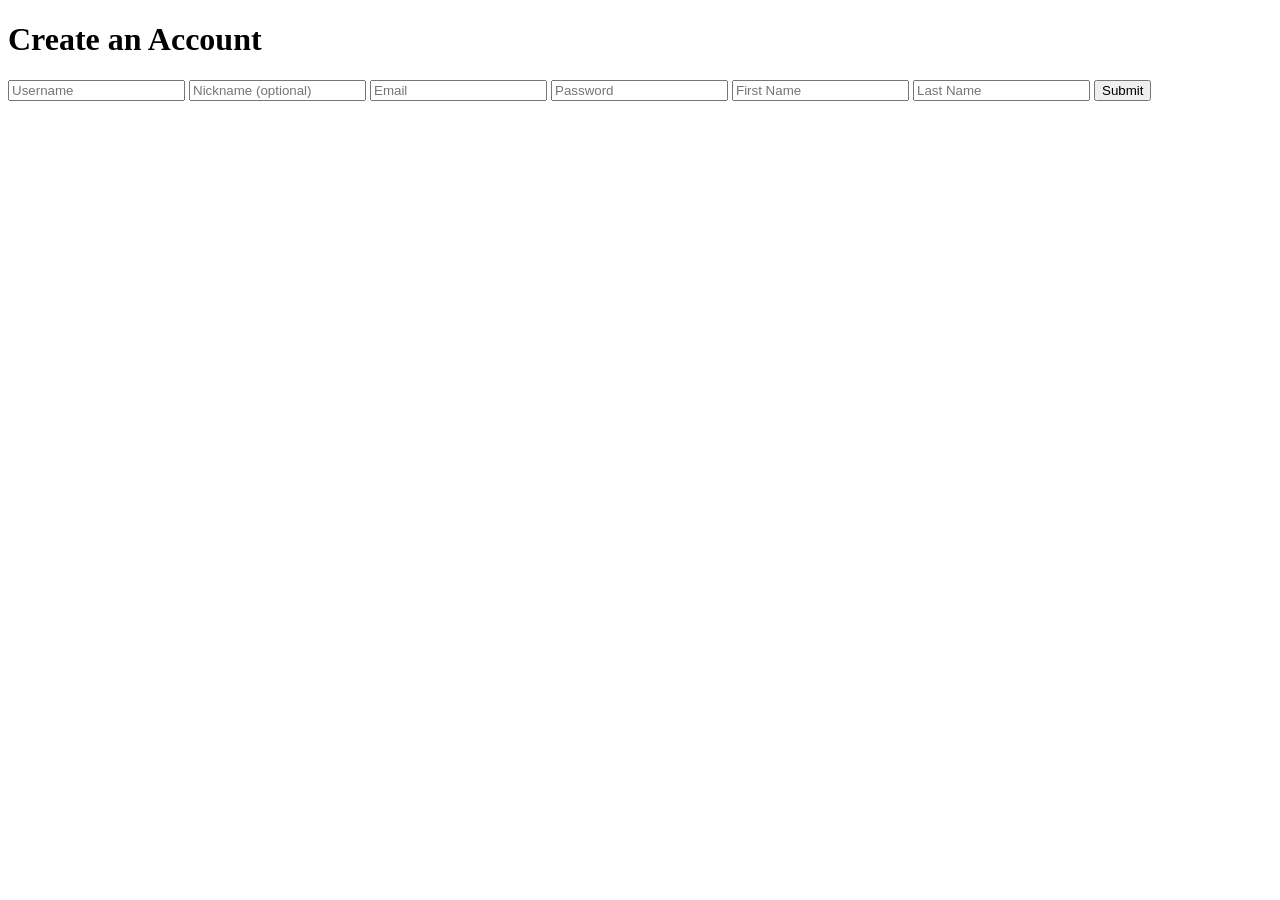
==== frontend/index.html @ 25e2aa04 "feat: setup fullstack integration and fix registration bug - Configured CORS middleware in FastAPI t" ====
<!DOCTYPE html>
<html lang="en">
<head>
    <meta charset="UTF-8">
    <title>Create Account</title>
</head>
<body>
    <h1>Create an Account</h1>
    
    <input type="text" id="username" placeholder="Username">
    <input type="text" id="nickname" placeholder="Nickname (optional)">
    <input type="text" id="email" placeholder="Email">
    <input type="password" id="password" placeholder="Password">
    <input type="text" id="firstname" placeholder="First Name">
    <input type="text" id="lastname" placeholder="Last Name">
    
    <button type="button" id="create-btn">Submit</button>

    <script src="post.js"></script>
</body>
</html>
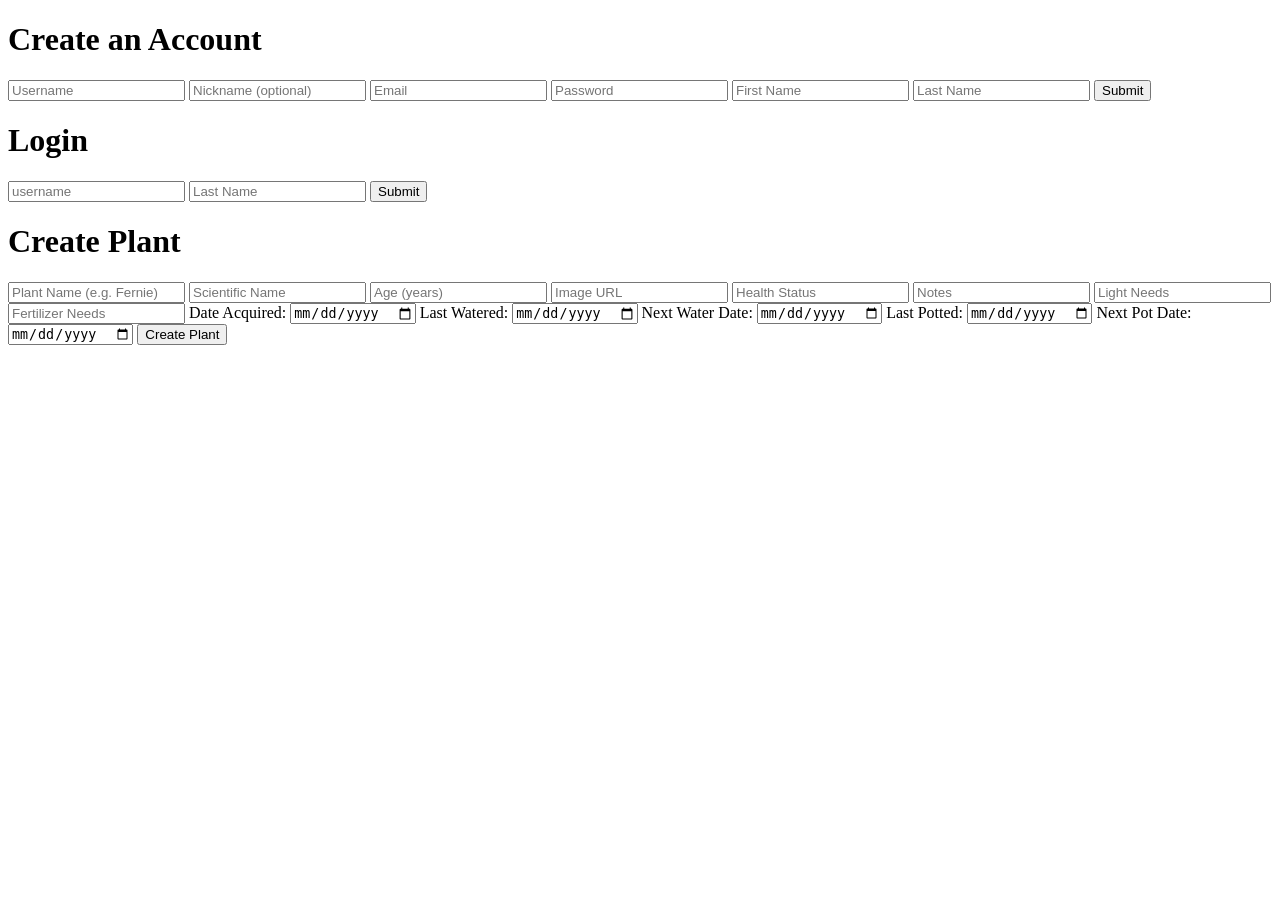
==== commit 77649737: "feat: implement JWT token authentication and update frontend forms" ====
--- a/frontend/index.html
+++ b/frontend/index.html
@@ -5,16 +5,55 @@
     <title>Create Account</title>
 </head>
 <body>
-    <h1>Create an Account</h1>
+    <div>
+        <h1>Create an Account</h1>
     
-    <input type="text" id="username" placeholder="Username">
-    <input type="text" id="nickname" placeholder="Nickname (optional)">
-    <input type="text" id="email" placeholder="Email">
-    <input type="password" id="password" placeholder="Password">
-    <input type="text" id="firstname" placeholder="First Name">
-    <input type="text" id="lastname" placeholder="Last Name">
+        <input type="text" id="username-create" placeholder="Username">
+        <input type="text" id="nickname" placeholder="Nickname (optional)">
+        <input type="text" id="email" placeholder="Email">
+        <input type="password" id="password-create" placeholder="Password">
+        <input type="text" id="firstname" placeholder="First Name">
+        <input type="text" id="lastname" placeholder="Last Name">
     
-    <button type="button" id="create-btn">Submit</button>
+        <button type="button" id="create-btn">Submit</button>
+    </div>
+    <div>
+        <h1>Login</h1>
+
+        <input type="text" id="username-login" placeholder="username">
+        <input type="text" id="password-login" placeholder="Last Name">
+
+        <button type="button" id="login-btn">Submit</button>
+
+    </div>
+    <div>
+        <h1>Create Plant</h1>
+        <input type="text" id="plant_name" placeholder="Plant Name (e.g. Fernie)">
+        <input type="text" id="scientific_name" placeholder="Scientific Name">
+        <input type="number" id="age" placeholder="Age (years)">
+        <input type="text" id="image_url" placeholder="Image URL">
+        <input type="text" id="health" placeholder="Health Status">
+        <input type="text" id="notes" placeholder="Notes">
+        <input type="text" id="light_needs" placeholder="Light Needs">
+        <input type="text" id="fertilizer_needs" placeholder="Fertilizer Needs">
+        
+        <label for="date_acquired">Date Acquired:</label>
+        <input type="date" id="date_acquired">
+        
+        <label for="date_last_water">Last Watered:</label>
+        <input type="date" id="date_last_water">
+        
+        <label for="date_next_water">Next Water Date:</label>
+        <input type="date" id="date_next_water">
+        
+        <label for="date_last_pot">Last Potted:</label>
+        <input type="date" id="date_last_pot">
+        
+        <label for="date_next_pot">Next Pot Date:</label>
+        <input type="date" id="date_next_pot">
+
+        <button type="button" id="create_plant-btn">Create Plant</button>
+    </div>
 
     <script src="post.js"></script>
 </body>
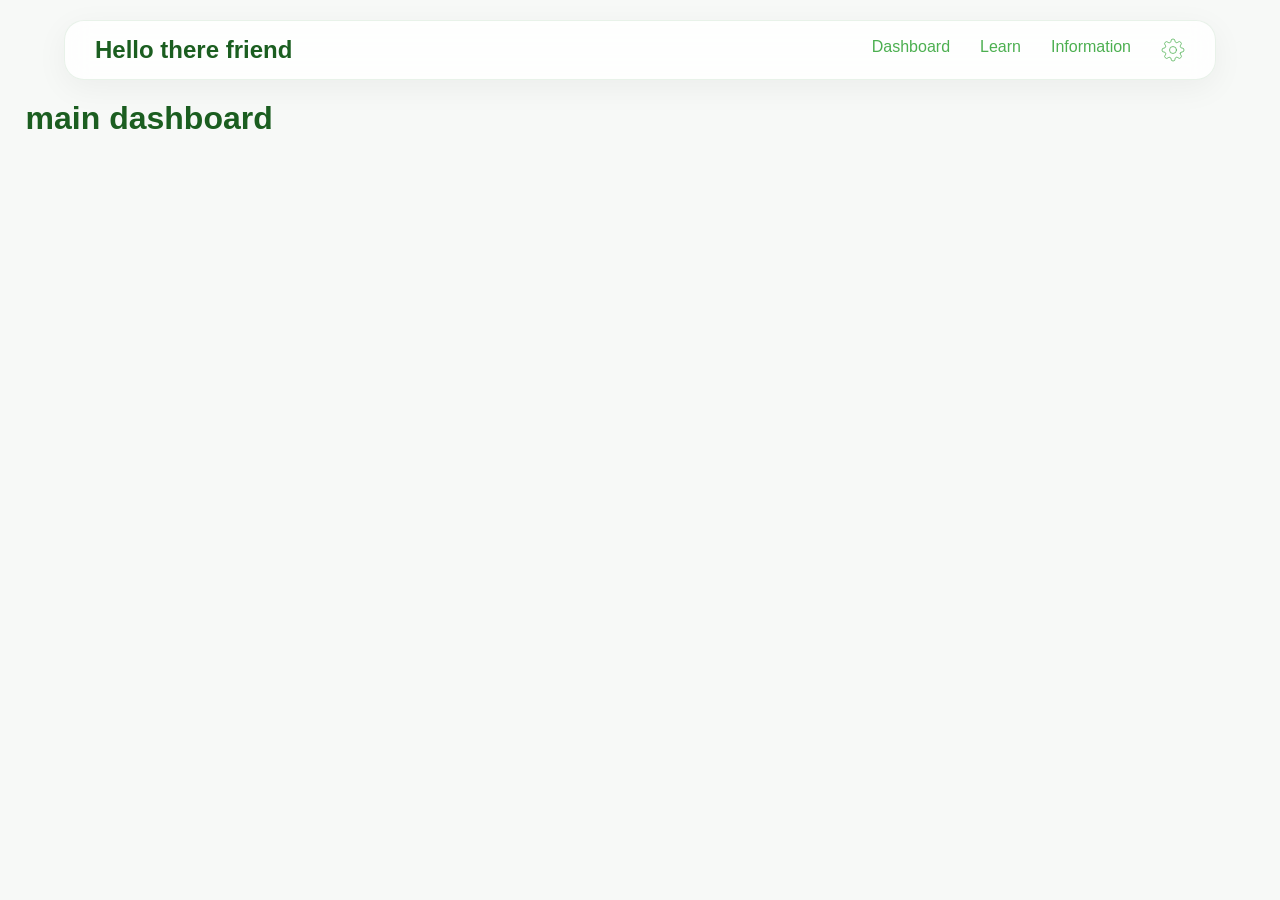
==== commit f0ee44d8: "Refine auth logic, add settings page views, and centralize CSS" ====
--- a/frontend/index.html
+++ b/frontend/index.html
@@ -3,58 +3,16 @@
 <head>
     <meta charset="UTF-8">
     <title>Create Account</title>
+    <link rel="stylesheet" href="style.css">
+
 </head>
 <body>
-    <div>
-        <h1>Create an Account</h1>
-    
-        <input type="text" id="username-create" placeholder="Username">
-        <input type="text" id="nickname" placeholder="Nickname (optional)">
-        <input type="text" id="email" placeholder="Email">
-        <input type="password" id="password-create" placeholder="Password">
-        <input type="text" id="firstname" placeholder="First Name">
-        <input type="text" id="lastname" placeholder="Last Name">
-    
-        <button type="button" id="create-btn">Submit</button>
-    </div>
-    <div>
-        <h1>Login</h1>
-
-        <input type="text" id="username-login" placeholder="username">
-        <input type="text" id="password-login" placeholder="Last Name">
-
-        <button type="button" id="login-btn">Submit</button>
-
-    </div>
-    <div>
-        <h1>Create Plant</h1>
-        <input type="text" id="plant_name" placeholder="Plant Name (e.g. Fernie)">
-        <input type="text" id="scientific_name" placeholder="Scientific Name">
-        <input type="number" id="age" placeholder="Age (years)">
-        <input type="text" id="image_url" placeholder="Image URL">
-        <input type="text" id="health" placeholder="Health Status">
-        <input type="text" id="notes" placeholder="Notes">
-        <input type="text" id="light_needs" placeholder="Light Needs">
-        <input type="text" id="fertilizer_needs" placeholder="Fertilizer Needs">
-        
-        <label for="date_acquired">Date Acquired:</label>
-        <input type="date" id="date_acquired">
-        
-        <label for="date_last_water">Last Watered:</label>
-        <input type="date" id="date_last_water">
-        
-        <label for="date_next_water">Next Water Date:</label>
-        <input type="date" id="date_next_water">
-        
-        <label for="date_last_pot">Last Potted:</label>
-        <input type="date" id="date_last_pot">
-        
-        <label for="date_next_pot">Next Pot Date:</label>
-        <input type="date" id="date_next_pot">
-
-        <button type="button" id="create_plant-btn">Create Plant</button>
+    <div id="navbar"></div>
+    <div class="content">
+        <h1>main dashboard</h1>
     </div>
 
     <script src="post.js"></script>
+    <script src="display.js"></script>
 </body>
 </html>
--- a/frontend/style.css
+++ b/frontend/style.css
@@ -0,0 +1,160 @@
+/* ==========================================================================
+   Base Reset and Typography
+   ========================================================================== */
+* {
+    margin: 0;
+    padding: 0;
+    box-sizing: border-box;
+    font-family: 'Inter', -apple-system, BlinkMacSystemFont, 'Segoe UI', Roboto, sans-serif;
+}
+
+body {
+    background: #f7f9f7; /* Very light earthy off-white */
+    min-height: 100vh;
+    color: #1b5e20;
+}
+
+/* ==========================================================================
+   Navbar Styling (Glassmorphism)
+   ========================================================================== */
+.navbar {
+    position: fixed;
+    top: 20px;
+    left: 50%;
+    transform: translateX(-50%);
+    width: 90%;
+    max-width: 1200px;
+    display: flex;
+    justify-content: space-between;
+    align-items: center;
+    padding: 15px 30px;
+    background: rgba(255, 255, 255, 0.85);
+    backdrop-filter: blur(12px);
+    -webkit-backdrop-filter: blur(12px);
+    border: 1px solid rgba(46, 125, 50, 0.1);
+    border-radius: 20px;
+    box-shadow: 0 8px 32px 0 rgba(0, 0, 0, 0.05);
+    z-index: 1000;
+    transition: background 0.3s ease, box-shadow 0.3s ease;
+}
+
+.navbar:hover {
+    background: rgba(255, 255, 255, 0.95);
+    box-shadow: 0 12px 40px 0 rgba(0, 0, 0, 0.08);
+}
+
+.nav-brand {
+    font-size: 1.5rem;
+    font-weight: 700;
+    color: #1b5e20;
+}
+
+.nav-links {
+    list-style: none;
+    display: flex;
+    gap: 30px;
+}
+
+.nav-link a {
+    text-decoration: none;
+    color: #4caf50;
+    font-weight: 500;
+    position: relative;
+    transition: color 0.3s ease;
+}
+
+.nav-link a::after {
+    content: '';
+    position: absolute;
+    width: 0;
+    height: 2px;
+    bottom: -4px;
+    left: 0;
+    background-color: #1b5e20;
+    transition: width 0.3s ease;
+}
+
+.nav-link a:hover {
+    color: #1b5e20;
+}
+
+.nav-link a:hover::after {
+    width: 100%;
+}
+
+.nav-link a.no-underline::after {
+    display: none;
+}
+
+/* ==========================================================================
+   Settings & Authentication Pages (Forms & Cards)
+   ========================================================================== */
+.auth-container {
+    display: flex;
+    justify-content: center;
+    align-items: flex-start;
+    gap: 40px;
+    padding: 120px 20px 50px 20px;
+    max-width: 1000px;
+    margin: 0 auto;
+    flex-wrap: wrap;
+}
+
+.auth-card {
+    background: #ffffff;
+    border: 1px solid rgba(46, 125, 50, 0.1);
+    border-radius: 20px;
+    padding: 40px;
+    width: 100%;
+    max-width: 450px;
+    box-shadow: 0 8px 24px rgba(0,0,0,0.04);
+}
+
+.auth-card h1 {
+    font-size: 1.8rem;
+    margin-bottom: 25px;
+    color: #1b5e20;
+}
+
+.form-group {
+    margin-bottom: 15px;
+}
+
+input {
+    width: 100%;
+    padding: 12px 15px;
+    border: 1px solid #c8e6c9;
+    border-radius: 10px;
+    font-size: 1rem;
+    outline: none;
+    transition: border-color 0.3s ease, box-shadow 0.3s ease;
+}
+
+input:focus {
+    border-color: #4caf50;
+    box-shadow: 0 0 0 3px rgba(76, 175, 80, 0.1);
+}
+
+button {
+    width: 100%;
+    padding: 14px;
+    margin-top: 10px;
+    background: #4caf50;
+    color: white;
+    border: none;
+    border-radius: 10px;
+    font-size: 1rem;
+    font-weight: 600;
+    cursor: pointer;
+    transition: background 0.3s ease, transform 0.2s ease;
+}
+
+button:hover {
+    background: #388e3c;
+    transform: translateY(-2px);
+}
+
+.content {
+    display: flex;
+    padding: 100px 2vw 10px;
+}
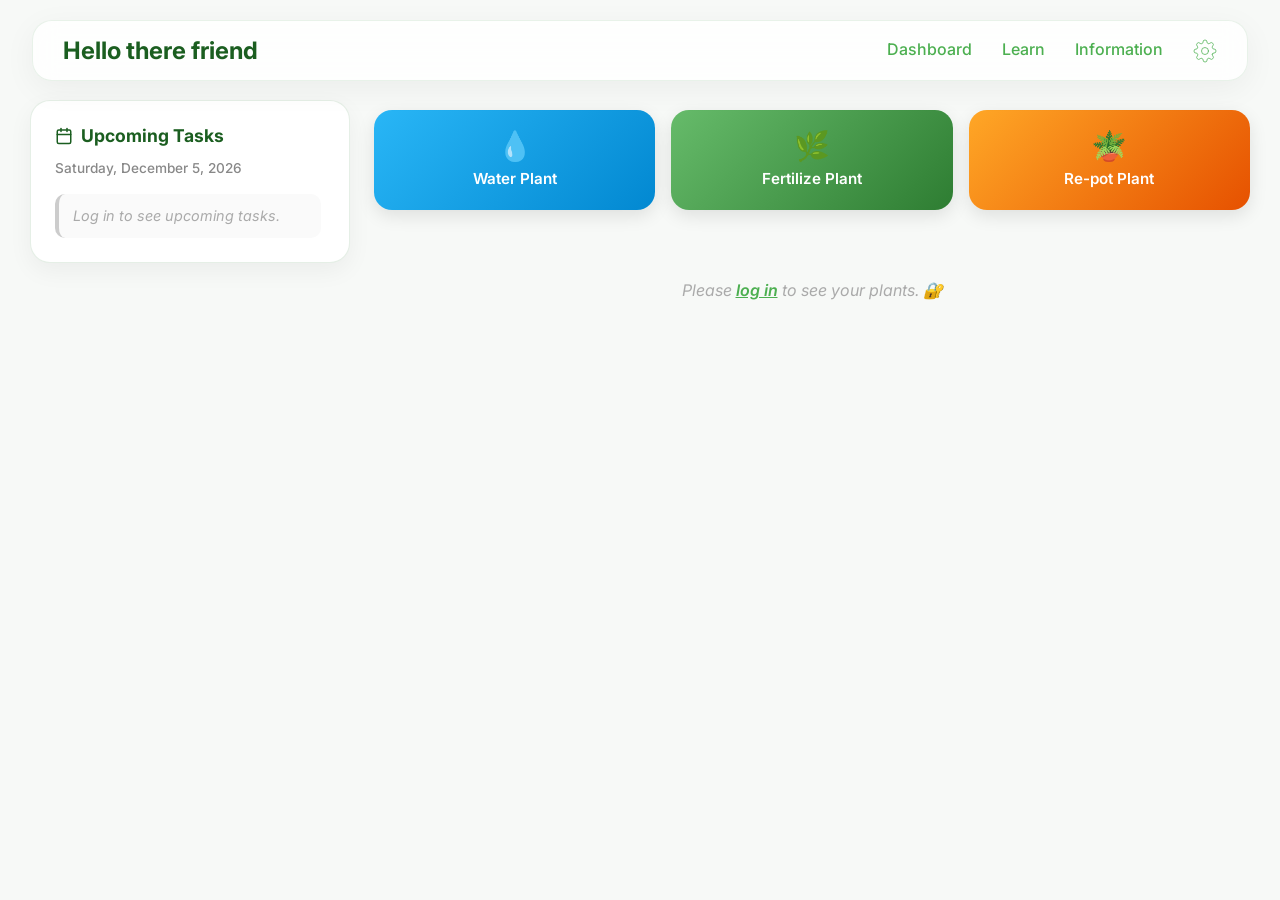
==== commit d30e3992: "finally got the browser to somewhere close to a starting point. got a fully dynamic dashboard and ev" ====
--- a/frontend/index.html
+++ b/frontend/index.html
@@ -2,17 +2,209 @@
 <html lang="en">
 <head>
     <meta charset="UTF-8">
-    <title>Create Account</title>
+    <meta name="viewport" content="width=device-width, initial-scale=1.0">
+    <title>Plants Made Simple — Dashboard</title>
+    <meta name="description" content="Your personal plant care dashboard. Track watering, fertilizing, and repotting schedules all in one place.">
     <link rel="stylesheet" href="style.css">
-
+    <link rel="preconnect" href="https://fonts.googleapis.com">
+    <link href="https://fonts.googleapis.com/css2?family=Inter:wght@400;500;600;700&display=swap" rel="stylesheet">
 </head>
 <body>
+
+    <!-- Navbar injected here -->
     <div id="navbar"></div>
-    <div class="content">
-        <h1>main dashboard</h1>
-    </div>
-
-    <script src="post.js"></script>
+
+    <!-- ========== MAIN DASHBOARD LAYOUT ========== -->
+    <div class="dashboard-layout">
+
+        <!-- ===== LEFT COLUMN: Upcoming Tasks ===== -->
+        <aside class="dashboard-left">
+            <div class="tasks-panel">
+                <h2 class="panel-title">
+                    <svg width="18" height="18" viewBox="0 0 24 24" fill="none" stroke="currentColor" stroke-width="2" stroke-linecap="round" stroke-linejoin="round"><rect x="3" y="4" width="18" height="18" rx="2"/><line x1="16" y1="2" x2="16" y2="6"/><line x1="8" y1="2" x2="8" y2="6"/><line x1="3" y1="10" x2="21" y2="10"/></svg>
+                    Upcoming Tasks
+                </h2>
+
+                <!-- Today's date display -->
+                <div class="today-date" id="today-date"></div>
+
+                <!-- Dynamic task list — populated by dashboard.js -->
+                <ul class="task-list" id="task-list">
+                    <li class="task-item task-empty">Loading tasks…</li>
+                </ul>
+            </div>
+        </aside>
+
+        <!-- ===== RIGHT COLUMN: Actions + Plant Grid ===== -->
+        <main class="dashboard-right">
+
+            <!-- ---- 3 Action Buttons ---- -->
+            <div class="action-buttons">
+                <button type="button" class="action-btn btn-water" id="quick-water-btn">
+                    <span class="action-icon">💧</span>
+                    <span>Water Plant</span>
+                </button>
+                <button type="button" class="action-btn btn-fertilize" id="quick-fertilize-btn">
+                    <span class="action-icon">🌿</span>
+                    <span>Fertilize Plant</span>
+                </button>
+                <button type="button" class="action-btn btn-repot" id="quick-repot-btn">
+                    <span class="action-icon">🪴</span>
+                    <span>Re-pot Plant</span>
+                </button>
+            </div>
+
+            <!-- ---- Plant Grid ---- -->
+            <div class="plant-grid" id="plant-grid">
+                <p class="grid-empty" id="grid-loading">Loading your plants…</p>
+            </div>
+
+        </main>
+    </div>
+
+    <!-- ========== QUICK-ACTION MODAL (Water / Fertilize / Re-pot) ========== -->
+    <div class="modal-backdrop" id="action-modal-backdrop">
+        <div class="modal" id="action-modal">
+            <button class="modal-close" id="action-modal-close" type="button">✕</button>
+            <h2 class="modal-title" id="action-modal-title">Water a Plant</h2>
+            <p class="modal-subtitle">Select which plant you want to act on:</p>
+            <!-- Radio list of plants populated by JS -->
+            <ul class="modal-plant-list" id="action-plant-list"></ul>
+            <button type="button" class="modal-submit-btn" id="action-modal-submit">Confirm</button>
+        </div>
+    </div>
+
+    <!-- ========== EDIT PLANT MODAL ========== -->
+    <div class="modal-backdrop" id="edit-modal-backdrop">
+        <div class="modal modal-wide" id="edit-modal">
+            <button class="modal-close" id="edit-modal-close" type="button">✕</button>
+            <h2 class="modal-title">Edit Plant</h2>
+
+            <!-- hidden field to track which plant we're editing -->
+            <input type="hidden" id="edit-plant-id">
+
+            <div class="edit-grid">
+                <div class="form-group">
+                    <label>Plant Name</label>
+                    <input type="text" id="edit-plant_name" placeholder="Monstera">
+                </div>
+                <div class="form-group">
+                    <label>Scientific Name</label>
+                    <input type="text" id="edit-scientific_name" placeholder="Monstera deliciosa">
+                </div>
+                <div class="form-group">
+                    <label>Age (years)</label>
+                    <input type="number" id="edit-age" placeholder="2">
+                </div>
+                <div class="form-group">
+                    <label>Health Status</label>
+                    <input type="text" id="edit-health" placeholder="Healthy / Struggling…">
+                </div>
+                <div class="form-group">
+                    <label>Plant Image</label>
+                    <input type="file" id="edit-image_file" accept="image/*">
+                </div>
+                <div class="form-group">
+                    <label>Light Needs</label>
+                    <input type="text" id="edit-light_needs" placeholder="Bright indirect…">
+                </div>
+                <div class="form-group">
+                    <label>Fertilizer Needs</label>
+                    <input type="text" id="edit-fertilizer_needs" placeholder="Monthly…">
+                </div>
+                <div class="form-group">
+                    <label>Water Frequency (days)</label>
+                    <input type="number" id="edit-water_frequency" placeholder="7">
+                </div>
+                <div class="form-group">
+                    <label>Pot Frequency (days)</label>
+                    <input type="number" id="edit-pot_frequency" placeholder="365">
+                </div>
+                <div class="form-group">
+                    <label>Fertilizer Frequency (days)</label>
+                    <input type="number" id="edit-fertilizer_frequency" placeholder="30">
+                </div>
+                <div class="form-group form-full">
+                    <label>Notes</label>
+                    <textarea id="edit-notes" placeholder="Any extra care notes…" rows="3"></textarea>
+                </div>
+            </div>
+
+            <div class="modal-actions">
+                <button type="button" class="modal-submit-btn" id="edit-save-btn">Save Changes</button>
+                <button type="button" class="modal-cancel-btn" id="edit-cancel-btn">Cancel</button>
+            </div>
+
+            <!-- Feedback message -->
+            <p class="edit-feedback" id="edit-feedback"></p>
+        </div>
+    </div>
+
+    <!-- ========== CREATE PLANT MODAL ========== -->
+    <div class="modal-backdrop" id="create-modal-backdrop">
+        <div class="modal modal-wide" id="create-modal">
+            <button class="modal-close" id="create-modal-close" type="button">✕</button>
+            <h2 class="modal-title">Add New Plant</h2>
+
+            <div class="edit-grid">
+                <div class="form-group">
+                    <label>Plant Name *</label>
+                    <input type="text" id="create-plant_name" placeholder="e.g. Monstera" required>
+                </div>
+                <div class="form-group">
+                    <label>Scientific Name</label>
+                    <input type="text" id="create-scientific_name" placeholder="e.g. Monstera deliciosa">
+                </div>
+                <div class="form-group">
+                    <label>Age (years)</label>
+                    <input type="number" id="create-age" placeholder="2">
+                </div>
+                <div class="form-group">
+                    <label>Health Status</label>
+                    <input type="text" id="create-health" placeholder="Healthy / Struggling…">
+                </div>
+                <div class="form-group">
+                    <label>Plant Image</label>
+                    <input type="file" id="create-image_file" accept="image/*">
+                </div>
+                <div class="form-group">
+                    <label>Light Needs</label>
+                    <input type="text" id="create-light_needs" placeholder="Bright indirect…">
+                </div>
+                <div class="form-group">
+                    <label>Fertilizer Needs</label>
+                    <input type="text" id="create-fertilizer_needs" placeholder="Monthly…">
+                </div>
+                <div class="form-group">
+                    <label>Water Frequency (days)</label>
+                    <input type="number" id="create-water_frequency" placeholder="7">
+                </div>
+                <div class="form-group">
+                    <label>Pot Frequency (days)</label>
+                    <input type="number" id="create-pot_frequency" placeholder="365">
+                </div>
+                <div class="form-group">
+                    <label>Fertilizer Frequency (days)</label>
+                    <input type="number" id="create-fertilizer_frequency" placeholder="30">
+                </div>
+                <div class="form-group form-full">
+                    <label>Notes</label>
+                    <textarea id="create-notes" placeholder="Any extra care notes…" rows="3"></textarea>
+                </div>
+            </div>
+
+            <div class="modal-actions">
+                <button type="button" class="modal-submit-btn" id="create-save-btn">Create Plant</button>
+                <button type="button" class="modal-cancel-btn" id="create-cancel-btn">Cancel</button>
+            </div>
+
+            <!-- Feedback message -->
+            <p class="edit-feedback" id="create-feedback"></p>
+        </div>
+    </div>
+
+    <!-- Scripts — display.js loads the navbar, dashboard.js does everything else -->
     <script src="display.js"></script>
+    <script src="dashboard.js"></script>
 </body>
 </html>
--- a/frontend/style.css
+++ b/frontend/style.css
@@ -22,8 +22,8 @@
     top: 20px;
     left: 50%;
     transform: translateX(-50%);
-    width: 90%;
-    max-width: 1200px;
+    width: 95%;
+    max-width: 1500px;
     display: flex;
     justify-content: space-between;
     align-items: center;
@@ -157,4 +157,481 @@
 .content {
     display: flex;
     padding: 100px 2vw 10px;
+}
+
+/* ==========================================================================
+   Dashboard Two-Column Layout
+   ========================================================================== */
+.dashboard-layout {
+    display: grid;
+    grid-template-columns: 320px 1fr;  /* left sidebar fixed, right grows */
+    gap: 24px;
+    padding: 100px 30px 40px;
+    max-width: 1400px;
+    margin: 0 auto;
+    min-height: 100vh;
+    align-items: start;
+}
+
+/* ==========================================================================
+   Left Panel — Upcoming Tasks
+   ========================================================================== */
+.dashboard-left {
+    position: sticky;
+    top: 100px;  /* stay below the floating navbar */
+}
+
+.tasks-panel {
+    background: #ffffff;
+    border: 1px solid rgba(46, 125, 50, 0.12);
+    border-radius: 20px;
+    padding: 24px;
+    box-shadow: 0 8px 24px rgba(0,0,0,0.05);
+}
+
+.panel-title {
+    display: flex;
+    align-items: center;
+    gap: 8px;
+    font-size: 1.1rem;
+    font-weight: 700;
+    color: #1b5e20;
+    margin-bottom: 14px;
+}
+
+.today-date {
+    font-size: 0.85rem;
+    color: #888;
+    margin-bottom: 18px;
+    font-weight: 500;
+}
+
+/* Task list */
+.task-list {
+    list-style: none;
+    display: flex;
+    flex-direction: column;
+    gap: 10px;
+    max-height: 60vh;
+    overflow-y: auto;
+    padding-right: 4px;
+}
+
+.task-item {
+    background: #f1f8f1;
+    border-left: 4px solid #4caf50;
+    border-radius: 10px;
+    padding: 12px 14px;
+    font-size: 0.9rem;
+    color: #2e7d32;
+    line-height: 1.4;
+    transition: background 0.2s;
+}
+
+.task-item:hover { background: #e8f5e9; }
+
+/* Overdue tasks get an orange accent */
+.task-item.overdue {
+    border-left-color: #ff9800;
+    background: #fff8f0;
+    color: #e65100;
+}
+
+.task-item .task-plant { font-weight: 700; }
+.task-item .task-date  { font-size: 0.78rem; opacity: 0.75; display: block; margin-top: 2px; }
+
+.task-empty {
+    color: #aaa;
+    border-left-color: #ccc;
+    background: #fafafa;
+    font-style: italic;
+}
+
+/* ==========================================================================
+   Right Column — Action Buttons
+   ========================================================================== */
+.dashboard-right {
+    display: flex;
+    flex-direction: column;
+    gap: 30px;
+}
+
+.action-buttons {
+    display: flex;
+    gap: 16px;
+    flex-wrap: wrap;
+}
+
+.action-btn {
+    display: flex;
+    flex-direction: column;
+    align-items: center;
+    justify-content: center;
+    gap: 8px;
+    width: auto;
+    flex: 1;
+    min-width: 130px;
+    padding: 22px 20px;
+    border-radius: 18px;
+    font-size: 0.95rem;
+    font-weight: 600;
+    cursor: pointer;
+    border: none;
+    color: white;
+    transition: transform 0.2s ease, box-shadow 0.2s ease;
+    box-shadow: 0 6px 18px rgba(0,0,0,0.10);
+}
+
+.action-btn:hover {
+    transform: translateY(-4px);
+    box-shadow: 0 12px 28px rgba(0,0,0,0.15);
+}
+
+.action-icon { font-size: 1.8rem; line-height: 1; }
+
+.btn-water     { background: linear-gradient(135deg, #29b6f6, #0288d1); }
+.btn-fertilize { background: linear-gradient(135deg, #66bb6a, #2e7d32); }
+.btn-repot     { background: linear-gradient(135deg, #ffa726, #e65100); }
+.btn-new       { background: linear-gradient(135deg, #ffffff, #000000); }
+
+/* ==========================================================================
+   Plant Grid
+   ========================================================================== */
+.plant-grid {
+    display: grid;
+    grid-template-columns: repeat(auto-fill, minmax(170px, 1fr));
+    gap: 18px;
+}
+
+.grid-empty {
+    color: #aaa;
+    font-style: italic;
+    grid-column: 1/-1;
+    text-align: center;
+    padding: 40px 0;
+}
+
+/* Individual plant card */
+.plant-card {
+    background: #ffffff;
+    border: 1px solid rgba(46,125,50,0.12);
+    border-radius: 18px;
+    overflow: hidden;
+    cursor: pointer;
+    box-shadow: 0 4px 14px rgba(0,0,0,0.06);
+    transition: transform 0.2s ease, box-shadow 0.2s ease;
+    position: relative;
+}
+
+.plant-card:hover {
+    transform: translateY(-4px);
+    box-shadow: 0 10px 28px rgba(0,0,0,0.12);
+}
+
+/* Edit pencil button on each card */
+.plant-card .edit-btn {
+    position: absolute;
+    top: 8px;
+    right: 8px;
+    background: rgba(255,255,255,0.85);
+    border: none;
+    border-radius: 50%;
+    width: 30px;
+    height: 30px;
+    display: flex;
+    align-items: center;
+    justify-content: center;
+    cursor: pointer;
+    font-size: 0.8rem;
+    color: #1b5e20;
+    opacity: 0;
+    transition: opacity 0.2s ease;
+    box-shadow: 0 2px 8px rgba(0,0,0,0.15);
+    padding: 0;
+    margin: 0;
+    width: 30px;
+}
+
+.plant-card:hover .edit-btn { opacity: 1; }
+
+.plant-img-wrap {
+    width: 100%;
+    aspect-ratio: 1 / 1;
+    overflow: hidden;
+    background: #e8f5e9;
+    display: flex;
+    align-items: center;
+    justify-content: center;
+}
+
+.plant-img-wrap img {
+    width: 100%;
+    height: 100%;
+    object-fit: cover;
+}
+
+/* Fallback plant icon when no image */
+.plant-img-wrap .plant-fallback {
+    font-size: 3.5rem;
+    opacity: 0.45;
+}
+
+/* "Add New Plant" Special Card Styling */
+.plant-card-new {
+    border: 2px dashed rgba(76, 175, 80, 0.4);
+    background: rgba(232, 245, 233, 0.3);
+}
+
+.plant-card-new:hover {
+    border-color: #4caf50;
+    background: rgba(232, 245, 233, 0.8);
+}
+
+.plant-card-new .plant-img-wrap {
+    background: transparent;
+}
+
+.plant-card-body {
+    padding: 12px 14px;
+}
+
+.plant-card-name {
+    font-weight: 700;
+    font-size: 0.95rem;
+    color: #1b5e20;
+    margin-bottom: 3px;
+    white-space: nowrap;
+    overflow: hidden;
+    text-overflow: ellipsis;
+}
+
+.plant-card-sci {
+    font-size: 0.78rem;
+    color: #888;
+    font-style: italic;
+    white-space: nowrap;
+    overflow: hidden;
+    text-overflow: ellipsis;
+}
+
+/* Small health badge */
+.health-badge {
+    display: inline-block;
+    margin-top: 6px;
+    padding: 2px 8px;
+    border-radius: 20px;
+    font-size: 0.72rem;
+    font-weight: 600;
+    background: #e8f5e9;
+    color: #388e3c;
+}
+
+.health-badge.struggling { background: #fff3e0; color: #e65100; }
+
+/* ==========================================================================
+   Modal — shared base (quick-action + edit)
+   ========================================================================== */
+.modal-backdrop {
+    display: none;  /* shown by JS via class "open" */
+    position: fixed;
+    inset: 0;
+    background: rgba(0,0,0,0.35);
+    backdrop-filter: blur(4px);
+    z-index: 2000;
+    align-items: center;
+    justify-content: center;
+}
+
+.modal-backdrop.open {
+    display: flex;
+}
+
+.modal {
+    background: #ffffff;
+    border-radius: 24px;
+    padding: 36px;
+    width: 90%;
+    max-width: 420px;
+    position: relative;
+    box-shadow: 0 24px 64px rgba(0,0,0,0.18);
+    animation: modal-pop 0.25s ease;
+}
+
+.modal-wide { max-width: 680px; }
+
+@keyframes modal-pop {
+    from { transform: scale(0.92); opacity: 0; }
+    to   { transform: scale(1);    opacity: 1; }
+}
+
+.modal-close {
+    position: absolute;
+    top: 16px;
+    right: 18px;
+    background: none;
+    border: none;
+    font-size: 1.1rem;
+    color: #888;
+    cursor: pointer;
+    width: auto;
+    padding: 4px 8px;
+    margin: 0;
+    transition: color 0.2s;
+}
+
+.modal-close:hover { color: #1b5e20; }
+
+.modal-title {
+    font-size: 1.4rem;
+    font-weight: 700;
+    color: #1b5e20;
+    margin-bottom: 8px;
+}
+
+.modal-subtitle {
+    color: #888;
+    font-size: 0.9rem;
+    margin-bottom: 18px;
+}
+
+/* Radio plant list inside quick-action modal */
+.modal-plant-list {
+    list-style: none;
+    display: flex;
+    flex-direction: column;
+    gap: 8px;
+    max-height: 280px;
+    overflow-y: auto;
+    margin-bottom: 22px;
+}
+
+.modal-plant-list li label {
+    display: flex;
+    align-items: center;
+    gap: 12px;
+    padding: 10px 14px;
+    border: 1px solid #c8e6c9;
+    border-radius: 12px;
+    cursor: pointer;
+    transition: background 0.2s, border-color 0.2s;
+    font-size: 0.9rem;
+    color: #2e7d32;
+}
+
+.modal-plant-list li label:hover { background: #f1f8f1; border-color: #4caf50; }
+
+.modal-plant-list input[type="radio"] {
+    width: auto;
+    accent-color: #4caf50;
+    margin: 0;
+}
+
+.modal-submit-btn {
+    width: 100%;
+    padding: 14px;
+    background: #4caf50;
+    color: white;
+    border: none;
+    border-radius: 12px;
+    font-size: 1rem;
+    font-weight: 600;
+    cursor: pointer;
+    transition: background 0.2s, transform 0.2s;
+    margin-top: 0;
+}
+
+.modal-submit-btn:hover { background: #388e3c; transform: translateY(-2px); }
+
+/* ==========================================================================
+   Edit Plant Modal — grid of inputs
+   ========================================================================== */
+.edit-grid {
+    display: grid;
+    grid-template-columns: 1fr 1fr;
+    gap: 14px;
+    margin-bottom: 20px;
+}
+
+.edit-grid .form-group {
+    display: flex;
+    flex-direction: column;
+    gap: 5px;
+    margin: 0;
+}
+
+.edit-grid .form-group label {
+    font-size: 0.8rem;
+    font-weight: 600;
+    color: #555;
+}
+
+.edit-grid .form-full {
+    grid-column: 1 / -1;
+}
+
+.edit-grid textarea {
+    width: 100%;
+    padding: 12px 15px;
+    border: 1px solid #c8e6c9;
+    border-radius: 10px;
+    font-size: 0.9rem;
+    font-family: inherit;
+    outline: none;
+    resize: vertical;
+    transition: border-color 0.3s, box-shadow 0.3s;
+    color: #1b5e20;
+}
+
+.edit-grid textarea:focus {
+    border-color: #4caf50;
+    box-shadow: 0 0 0 3px rgba(76,175,80,0.1);
+}
+
+.modal-actions {
+    display: flex;
+    gap: 12px;
+}
+
+.modal-cancel-btn {
+    flex: 1;
+    padding: 14px;
+    background: #f1f8f1;
+    color: #1b5e20;
+    border: 1px solid #c8e6c9;
+    border-radius: 12px;
+    font-size: 1rem;
+    font-weight: 600;
+    cursor: pointer;
+    transition: background 0.2s;
+    margin: 0;
+    width: auto;
+}
+
+.modal-cancel-btn:hover { background: #e8f5e9; }
+
+.modal-submit-btn { flex: 2; }
+
+.edit-feedback {
+    margin-top: 14px;
+    text-align: center;
+    font-size: 0.88rem;
+    font-weight: 600;
+    color: #388e3c;
+    min-height: 1.2em;
+}
+
+/* ==========================================================================
+   Responsive — collapse to single column on small screens
+   ========================================================================== */
+@media (max-width: 768px) {
+    .dashboard-layout {
+        grid-template-columns: 1fr;
+        padding: 90px 16px 30px;
+    }
+
+    .dashboard-left { position: static; }
+
+    .action-btn { min-width: 100px; padding: 18px 14px; }
+
+    .edit-grid { grid-template-columns: 1fr; }
 }
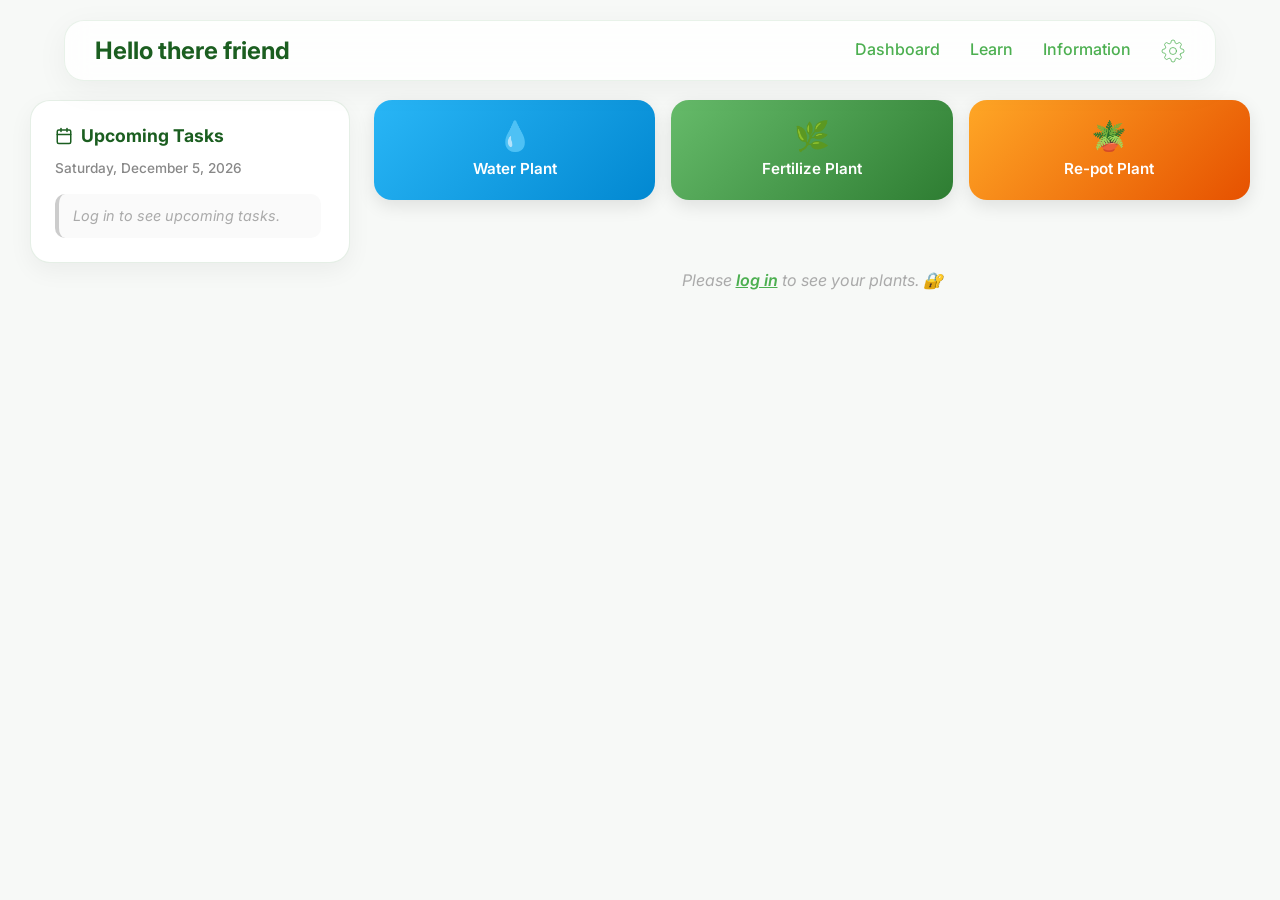
==== commit 547ccc47: "did the final work getting pages and stuff operational to a point for the dashboard to work and plan" ====
--- a/frontend/index.html
+++ b/frontend/index.html
@@ -1,4 +1,5 @@
 <!DOCTYPE html>
+<!--suppress HtmlFormInputWithoutLabel -->
 <html lang="en">
 <head>
     <meta charset="UTF-8">
@@ -149,15 +150,15 @@
             <div class="edit-grid">
                 <div class="form-group">
                     <label>Plant Name *</label>
-                    <input type="text" id="create-plant_name" placeholder="e.g. Monstera" required>
+                    <input type="text" id="create-plant_name" placeholder="Dwarf Jade" required>
                 </div>
                 <div class="form-group">
                     <label>Scientific Name</label>
-                    <input type="text" id="create-scientific_name" placeholder="e.g. Monstera deliciosa">
+                    <input type="text" id="create-scientific_name" placeholder="Portulacaria afra">
                 </div>
                 <div class="form-group">
                     <label>Age (years)</label>
-                    <input type="number" id="create-age" placeholder="2">
+                    <input type="number" id="create-age" placeholder="1">
                 </div>
                 <div class="form-group">
                     <label>Health Status</label>
@@ -185,7 +186,7 @@
                 </div>
                 <div class="form-group">
                     <label>Fertilizer Frequency (days)</label>
-                    <input type="number" id="create-fertilizer_frequency" placeholder="30">
+                    <input type="number" id="create-fertilizer_frequency" placeholder="28">
                 </div>
                 <div class="form-group form-full">
                     <label>Notes</label>
@@ -202,6 +203,57 @@
             <p class="edit-feedback" id="create-feedback"></p>
         </div>
     </div>
+
+    <!-- ========== TEMPLATES ========== -->
+    <template id="tpl-logged-out-grid">
+        <p class="grid-empty">Please <a href="settings.html" style="color:#4caf50;font-weight:600;">log in</a> to see your plants. 🔐</p>
+    </template>
+
+    <template id="tpl-logged-out-tasks">
+        <li class="task-item task-empty">Log in to see upcoming tasks.</li>
+    </template>
+
+    <template id="tpl-plant-card">
+        <div class="plant-card">
+            <div class="plant-img-wrap"></div>
+            <div class="plant-card-body">
+                <div class="plant-card-name"></div>
+                <div class="plant-card-sci"></div>
+            </div>
+        </div>
+    </template>
+
+    <template id="tpl-plant-card-new">
+        <div class="plant-card plant-card-new" title="Add a new plant">
+            <div class="plant-img-wrap"><span class="plant-fallback" style="font-size: 3rem; color: #4caf50;">➕</span></div>
+            <div class="plant-card-body"><div class="plant-card-name" style="text-align: center; color: #4caf50; font-size: 1rem;">Add New Plant</div></div>
+        </div>
+    </template>
+
+    <template id="tpl-task-item">
+        <li class="task-item">
+            <span class="task-plant"></span>
+            <span class="task-date"></span>
+        </li>
+    </template>
+
+    <template id="tpl-task-empty">
+        <li class="task-item task-empty">All caught up! 🎉</li>
+    </template>
+
+    <template id="tpl-action-plant-item">
+        <li>
+            <label>
+                <input type="radio" name="action-plant" value="">
+                <span class="action-plant-name"></span>
+                <em class="action-plant-sci" style="color:#aaa;font-size:0.8em"></em>
+            </label>
+        </li>
+    </template>
+
+    <template id="tpl-action-no-plants">
+        <li style="color:#aaa;font-style:italic;padding:8px;">No plants found.</li>
+    </template>
 
     <!-- Scripts — display.js loads the navbar, dashboard.js does everything else -->
     <script src="display.js"></script>
--- a/frontend/style.css
+++ b/frontend/style.css
@@ -22,8 +22,8 @@
     top: 20px;
     left: 50%;
     transform: translateX(-50%);
-    width: 95%;
-    max-width: 1500px;
+    width: 90%;
+    max-width: 1350px;
     display: flex;
     justify-content: space-between;
     align-items: center;
@@ -86,78 +86,7 @@
     display: none;
 }
 
-/* ==========================================================================
-   Settings & Authentication Pages (Forms & Cards)
-   ========================================================================== */
-.auth-container {
-    display: flex;
-    justify-content: center;
-    align-items: flex-start;
-    gap: 40px;
-    padding: 120px 20px 50px 20px;
-    max-width: 1000px;
-    margin: 0 auto;
-    flex-wrap: wrap;
-}
-
-.auth-card {
-    background: #ffffff;
-    border: 1px solid rgba(46, 125, 50, 0.1);
-    border-radius: 20px;
-    padding: 40px;
-    width: 100%;
-    max-width: 450px;
-    box-shadow: 0 8px 24px rgba(0,0,0,0.04);
-}
-
-.auth-card h1 {
-    font-size: 1.8rem;
-    margin-bottom: 25px;
-    color: #1b5e20;
-}
-
-.form-group {
-    margin-bottom: 15px;
-}
-
-input {
-    width: 100%;
-    padding: 12px 15px;
-    border: 1px solid #c8e6c9;
-    border-radius: 10px;
-    font-size: 1rem;
-    outline: none;
-    transition: border-color 0.3s ease, box-shadow 0.3s ease;
-}
-
-input:focus {
-    border-color: #4caf50;
-    box-shadow: 0 0 0 3px rgba(76, 175, 80, 0.1);
-}
-
-button {
-    width: 100%;
-    padding: 14px;
-    margin-top: 10px;
-    background: #4caf50;
-    color: white;
-    border: none;
-    border-radius: 10px;
-    font-size: 1rem;
-    font-weight: 600;
-    cursor: pointer;
-    transition: background 0.3s ease, transform 0.2s ease;
-}
-
-button:hover {
-    background: #388e3c;
-    transform: translateY(-2px);
-}
-
-.content {
-    display: flex;
-    padding: 100px 2vw 10px;
-}
+
 
 /* ==========================================================================
    Dashboard Two-Column Layout
@@ -634,4 +563,7 @@
     .action-btn { min-width: 100px; padding: 18px 14px; }
 
     .edit-grid { grid-template-columns: 1fr; }
-}+}
+
+
+
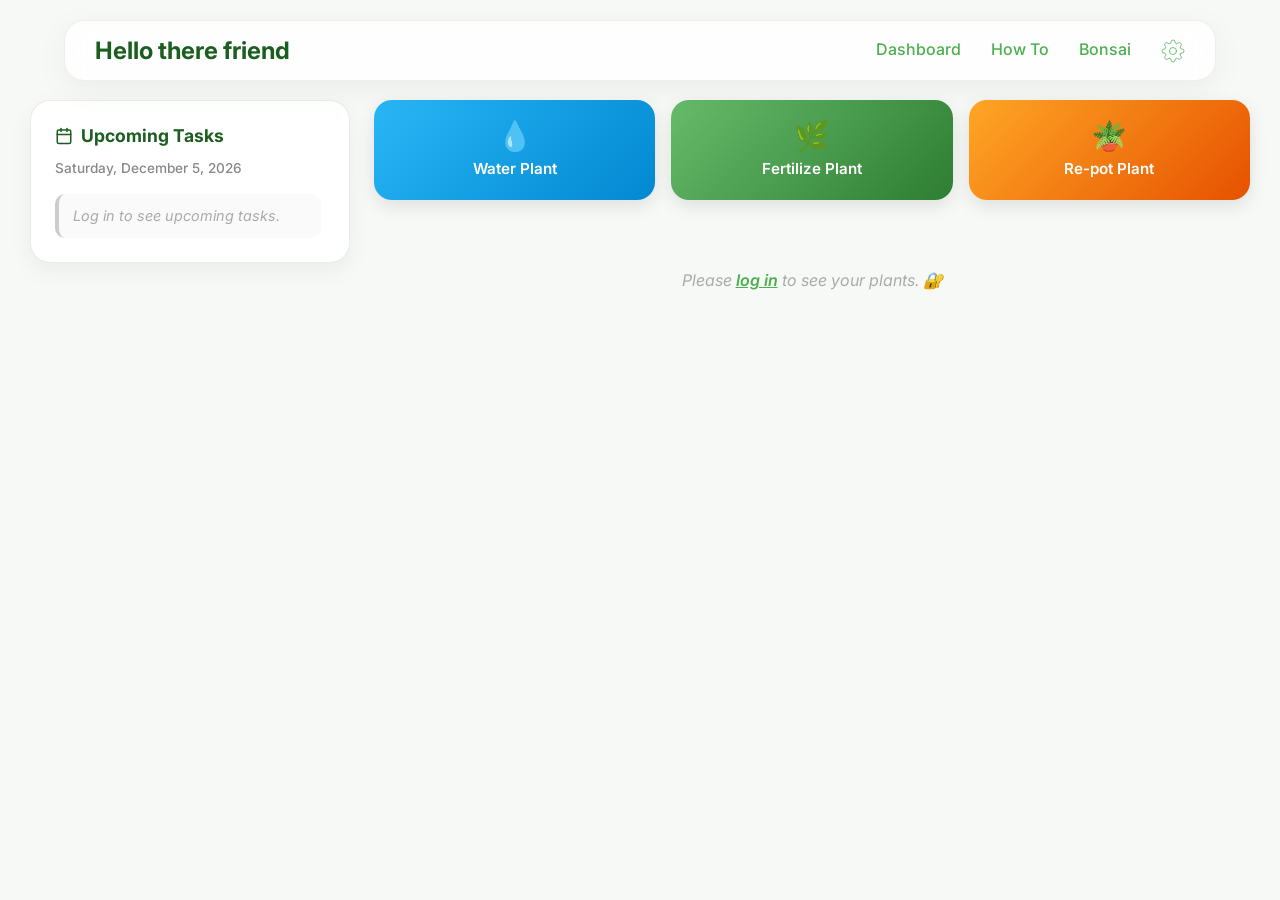
==== commit 246ab953: "added multiselect for sending quick buttons" ====
--- a/frontend/index.html
+++ b/frontend/index.html
@@ -11,7 +11,7 @@
     <link href="https://fonts.googleapis.com/css2?family=Inter:wght@400;500;600;700&display=swap" rel="stylesheet">
 </head>
 <body>
-
+  
     <!-- Navbar injected here -->
     <div id="navbar"></div>
 
@@ -99,7 +99,7 @@
                 </div>
                 <div class="form-group">
                     <label>Health Status</label>
-                    <input type="text" id="edit-health" placeholder="Healthy / Struggling…">
+                    <input type="text" id="edit-health" placeholder="Healthy / New…">
                 </div>
                 <div class="form-group">
                     <label>Plant Image</label>
@@ -111,7 +111,7 @@
                 </div>
                 <div class="form-group">
                     <label>Fertilizer Needs</label>
-                    <input type="text" id="edit-fertilizer_needs" placeholder="Monthly…">
+                    <input type="text" id="edit-fertilizer_needs" placeholder="NPK 5-2-2 / very diluted">
                 </div>
                 <div class="form-group">
                     <label>Water Frequency (days)</label>
@@ -119,7 +119,7 @@
                 </div>
                 <div class="form-group">
                     <label>Pot Frequency (days)</label>
-                    <input type="number" id="edit-pot_frequency" placeholder="365">
+                    <input type="number" id="edit-pot_frequency" placeholder="365 / 730">
                 </div>
                 <div class="form-group">
                     <label>Fertilizer Frequency (days)</label>
@@ -127,7 +127,7 @@
                 </div>
                 <div class="form-group form-full">
                     <label>Notes</label>
-                    <textarea id="edit-notes" placeholder="Any extra care notes…" rows="3"></textarea>
+                    <textarea id="edit-notes" placeholder="Any extra notes…" rows="3"></textarea>
                 </div>
             </div>
 
@@ -244,7 +244,7 @@
     <template id="tpl-action-plant-item">
         <li>
             <label>
-                <input type="radio" name="action-plant" value="">
+                <input type="checkbox" name="action-plant" value="">
                 <span class="action-plant-name"></span>
                 <em class="action-plant-sci" style="color:#aaa;font-size:0.8em"></em>
             </label>
